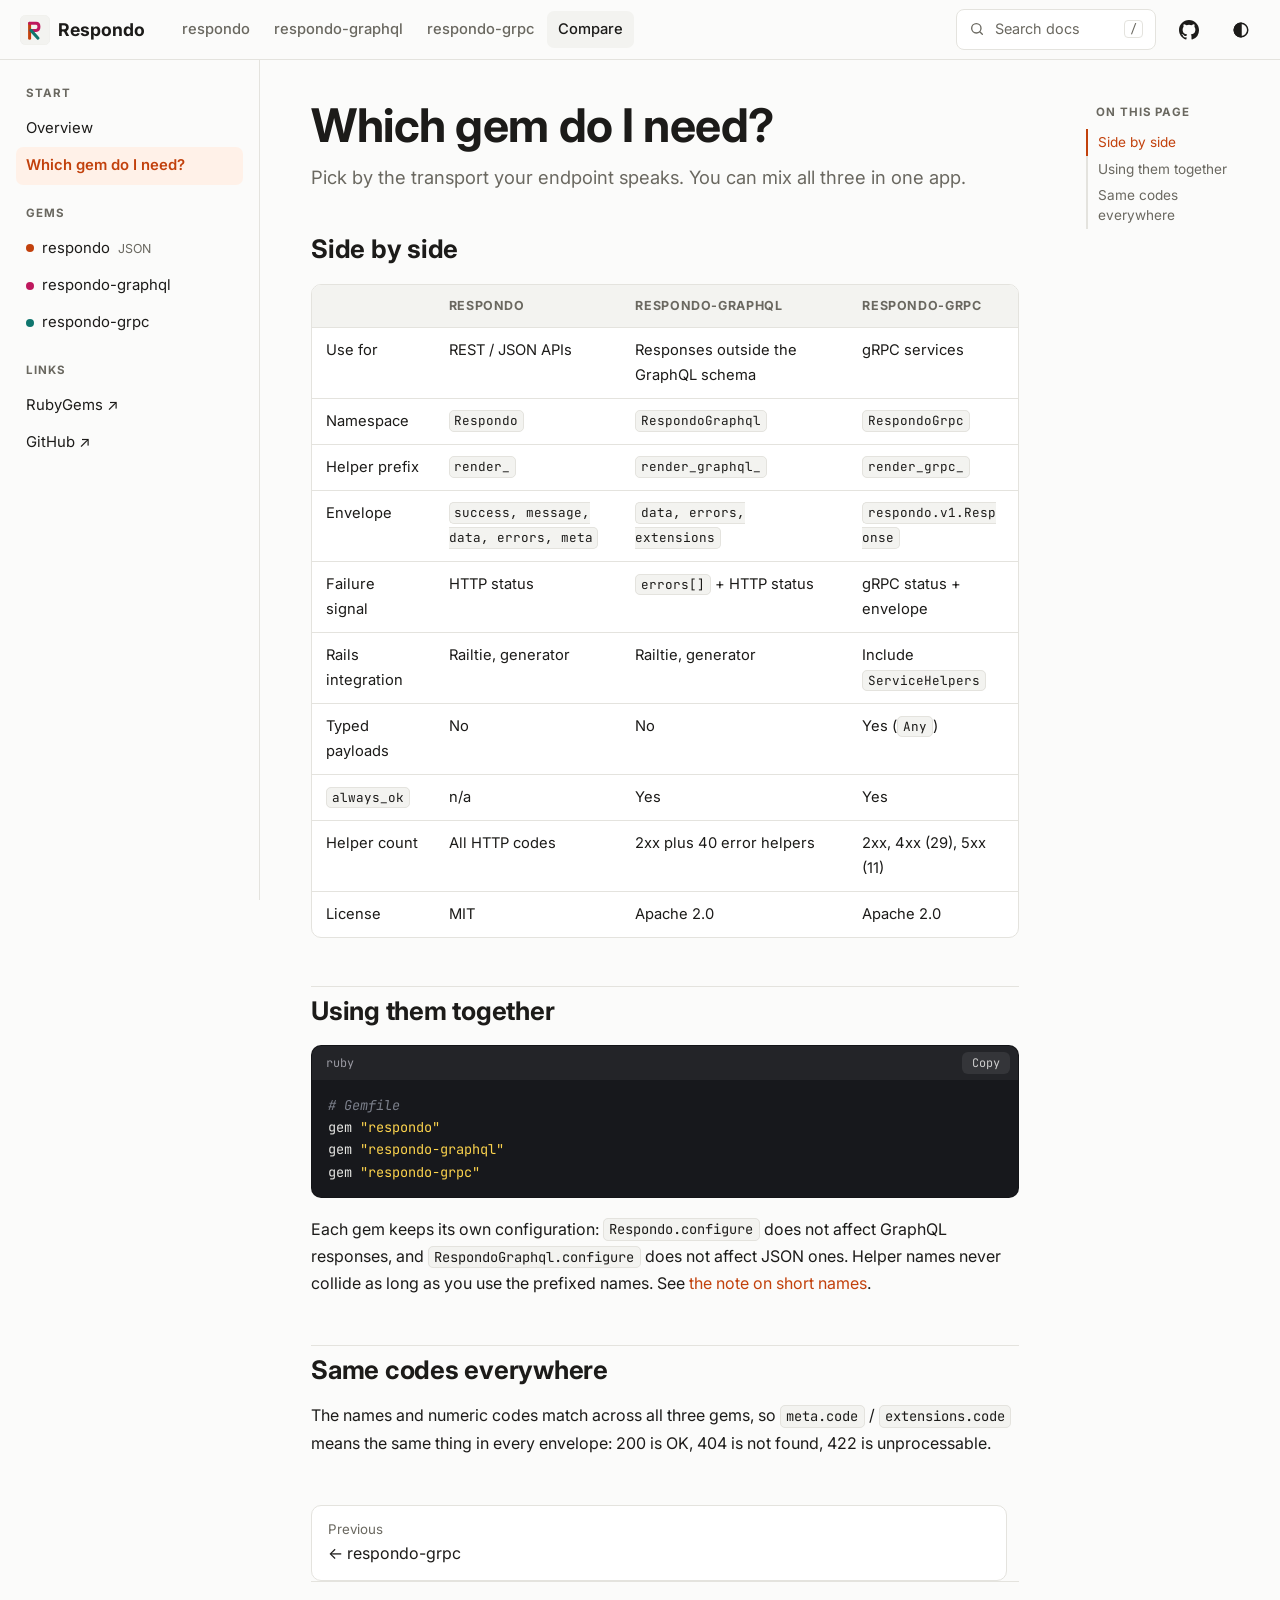
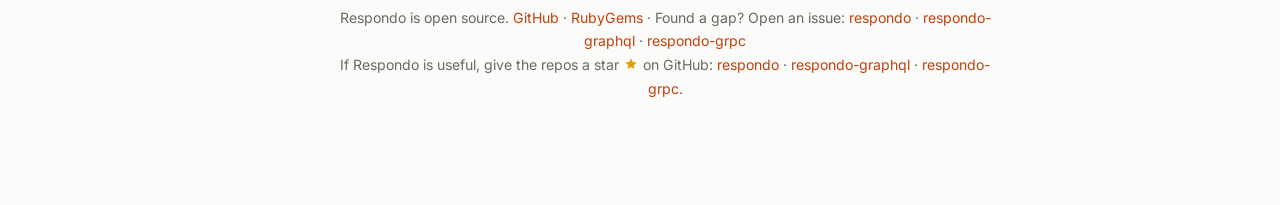
==== compare.html @ a231da61 "add compare html file" ====
<!doctype html>
<html lang="en">
<head>
<meta charset="utf-8">
<meta name="viewport" content="width=device-width,initial-scale=1">
<title>Which gem do I need? · Respondo Docs</title>
<meta name="description" content="Compare respondo, respondo-graphql and respondo-grpc.">
<link rel="icon" type="image/svg+xml" href="favicon.svg">
<link rel="preconnect" href="https://fonts.googleapis.com"><link rel="preconnect" href="https://fonts.gstatic.com" crossorigin>
<link href="https://fonts.googleapis.com/css2?family=Inter:wght@400;500;600;700&family=JetBrains+Mono:wght@400;500&display=swap" rel="stylesheet">
<link rel="stylesheet" href="styles.css">
<script>try{var t=localStorage.getItem("respondo-theme");if(t)document.documentElement.dataset.theme=t}catch(e){}</script>
</head>
<body data-page="compare" data-repo="">
<article class="page active">
  <h1>Which gem do I need?</h1>
  <p class="lede">Pick by the transport your endpoint speaks. You can mix all three in one app.</p>
  <h2 id="table">Side by side</h2>
  <div class="tbl"><table>
    <tr><th></th><th>respondo</th><th>respondo-graphql</th><th>respondo-grpc</th></tr>
    <tr><td>Use for</td><td>REST / JSON APIs</td><td>Responses outside the GraphQL schema</td><td>gRPC services</td></tr>
    <tr><td>Namespace</td><td><code>Respondo</code></td><td><code>RespondoGraphql</code></td><td><code>RespondoGrpc</code></td></tr>
    <tr><td>Helper prefix</td><td><code>render_</code></td><td><code>render_graphql_</code></td><td><code>render_grpc_</code></td></tr>
    <tr><td>Envelope</td><td><code>success, message, data, errors, meta</code></td><td><code>data, errors, extensions</code></td><td><code>respondo.v1.Response</code></td></tr>
    <tr><td>Failure signal</td><td>HTTP status</td><td><code>errors[]</code> + HTTP status</td><td>gRPC status + envelope</td></tr>
    <tr><td>Rails integration</td><td>Railtie, generator</td><td>Railtie, generator</td><td>Include <code>ServiceHelpers</code></td></tr>
    <tr><td>Typed payloads</td><td>No</td><td>No</td><td>Yes (<code>Any</code>)</td></tr>
    <tr><td><code>always_ok</code></td><td>n/a</td><td>Yes</td><td>Yes</td></tr>
    <tr><td>Helper count</td><td>All HTTP codes</td><td>2xx plus 40 error helpers</td><td>2xx, 4xx (29), 5xx (11)</td></tr>
    <tr><td>License</td><td>MIT</td><td>Apache 2.0</td><td>Apache 2.0</td></tr>
  </table></div>
  <h2 id="together">Using them together</h2>
  <div class="code"><pre data-lang="ruby"># Gemfile
gem "respondo"
gem "respondo-graphql"
gem "respondo-grpc"</pre></div>
  <p>Each gem keeps its own configuration: <code>Respondo.configure</code> does not affect GraphQL responses, and <code>RespondoGraphql.configure</code> does not affect JSON ones. Helper names never collide as long as you use the prefixed names. See <a href="respondo-graphql.html#both">the note on short names</a>.</p>
  <h2 id="codes">Same codes everywhere</h2>
  <p>The names and numeric codes match across all three gems, so <code>meta.code</code> / <code>extensions.code</code> means the same thing in every envelope: 200 is OK, 404 is not found, 422 is unprocessable.</p>
  <div class="pager"><a href="respondo-grpc.html"><small>Previous</small>← respondo-grpc</a><span></span></div>
</article>
<script src="shell.js"></script>
</body>
</html>
---- styles.css ----
:root{
  --bg:#fbfbfa;--surface:#fff;--surface-2:#f3f3f0;--border:#e4e3de;--text:#1c1b19;--muted:#6a6860;
  --accent:#c2410c;--accent-soft:#fff1e8;--json:#c2410c;--gql:#be185d;--grpc:#0f766e;
  --code-bg:#17181c;--code-text:#e6e6e3;--tk-key:#7dd3fc;--tk-str:#fcd34d;--tk-num:#fda4af;--tk-com:#7b7f8a;--tk-kw:#c4b5fd;--tk-sym:#86efac;
  --radius:10px;--font:"Inter",system-ui,-apple-system,"Segoe UI",sans-serif;--mono:"JetBrains Mono",ui-monospace,SFMono-Regular,Menlo,monospace;
  --header-h:60px;--side-w:260px;--toc-w:210px;
}
:root[data-theme=dark]{
  --bg:#121214;--surface:#1a1a1e;--surface-2:#222227;--border:#2e2e35;--text:#ecebe8;--muted:#9c9a93;
  --accent:#fb923c;--accent-soft:#2a1d14;--json:#fb923c;--gql:#f472b6;--grpc:#2dd4bf;--code-bg:#0c0c0e;
}
@media (prefers-color-scheme:dark){:root:not([data-theme=light]){
  --bg:#121214;--surface:#1a1a1e;--surface-2:#222227;--border:#2e2e35;--text:#ecebe8;--muted:#9c9a93;
  --accent:#fb923c;--accent-soft:#2a1d14;--json:#fb923c;--gql:#f472b6;--grpc:#2dd4bf;--code-bg:#0c0c0e;}}
*{box-sizing:border-box}
html{scroll-padding-top:calc(var(--header-h) + 20px)}
body{margin:0;background:var(--bg);color:var(--text);font:16px/1.7 var(--font);-webkit-font-smoothing:antialiased}
a{color:var(--accent);text-decoration:none}a:hover{text-decoration:underline}
h1,h2,h3{line-height:1.25;letter-spacing:-.01em}
h1{font-size:clamp(1.75rem,5vw,2.9rem);margin:0 0 .5rem}
h2{font-size:1.6rem;margin:3rem 0 1rem;padding-top:.5rem;border-top:1px solid var(--border)}
h2:first-of-type{border-top:0;margin-top:2rem}
h3{font-size:1.15rem;margin:2rem 0 .6rem}
p{margin:.8rem 0}
code{font-family:var(--mono);font-size:.86em;background:var(--surface-2);border:1px solid var(--border);padding:.1em .38em;border-radius:5px;overflow-wrap:anywhere}
.skip{position:absolute;left:-999px}.skip:focus{left:8px;top:8px;background:var(--surface);padding:8px 12px;z-index:100}

/* header */
.header{position:sticky;top:0;z-index:50;height:var(--header-h);display:flex;align-items:center;gap:14px;padding:0 20px;background:color-mix(in srgb,var(--bg) 88%,transparent);backdrop-filter:blur(10px);border-bottom:1px solid var(--border)}
.brand{font-weight:700;font-size:1.1rem;color:var(--text);display:flex;align-items:center;gap:8px}
.brand:hover{text-decoration:none}
.brand i{width:22px;height:22px;border-radius:6px;background:conic-gradient(var(--json),var(--gql),var(--grpc),var(--json))}
.topnav{display:flex;gap:2px;margin-left:12px}
.topnav a{color:var(--muted);padding:6px 11px;border-radius:7px;font-size:.92rem;font-weight:500}
.topnav a:hover{background:var(--surface-2);text-decoration:none;color:var(--text)}
.topnav a.active{color:var(--text);background:var(--surface-2)}
.spacer{flex:1}
.search-btn{display:flex;align-items:center;gap:10px;background:var(--surface);border:1px solid var(--border);color:var(--muted);padding:7px 12px;border-radius:8px;font:inherit;font-size:.9rem;cursor:pointer;min-width:200px}
.search-btn kbd{margin-left:auto;font:.75rem var(--mono);border:1px solid var(--border);border-radius:4px;padding:0 5px}
.icon-btn{background:none;border:1px solid transparent;color:var(--text);width:38px;height:38px;border-radius:8px;cursor:pointer;display:grid;place-items:center;font-size:1.1rem}
.icon-btn:hover{background:var(--surface-2)}
.menu-btn{display:none}

/* layout */
.layout{display:grid;grid-template-columns:var(--side-w) minmax(0,1fr) var(--toc-w);max-width:1400px;margin:0 auto}
.sidebar,.toc{position:sticky;top:var(--header-h);height:calc(100vh - var(--header-h));overflow:auto;padding:24px 16px}
.sidebar{border-right:1px solid var(--border)}
.sidebar h4,.toc h4{font-size:.72rem;text-transform:uppercase;letter-spacing:.08em;color:var(--muted);margin:1.2rem 0 .4rem 10px}
.sidebar h4:first-child{margin-top:0}
.sidebar a{display:flex;align-items:center;gap:8px;color:var(--text);padding:6px 10px;border-radius:7px;font-size:.93rem}
.sidebar a:hover{background:var(--surface-2);text-decoration:none}
.sidebar a.active{background:var(--accent-soft);color:var(--accent);font-weight:600}
.dot{width:8px;height:8px;border-radius:50%;flex:none}
.toc a{display:block;color:var(--muted);font-size:.85rem;padding:3px 10px;border-left:2px solid var(--border);line-height:1.5}
.toc a.sub{padding-left:22px}
.toc a:hover{color:var(--text);text-decoration:none}
.toc a.active{color:var(--accent);border-left-color:var(--accent)}
main{padding:36px clamp(20px,4vw,56px) 80px;min-width:0}
.page{display:none;max-width:780px}.page.active{display:block;animation:fade .25s}
@keyframes fade{from{opacity:0;transform:translateY(4px)}to{opacity:1}}
.lede{font-size:1.15rem;color:var(--muted);margin:.4rem 0 1.4rem}
.badges{display:flex;flex-wrap:wrap;gap:8px;margin:1rem 0 1.5rem}
.badge{font-size:.8rem;font-weight:600;border:1px solid var(--border);background:var(--surface);padding:3px 10px;border-radius:999px;color:var(--text)}
.badge:hover{text-decoration:none;border-color:var(--accent)}
.pill{display:inline-block;white-space:nowrap;margin-top:6px;font:600 .72rem var(--mono);padding:2px 8px;border-radius:999px;color:#fff;vertical-align:middle}

/* cards */
.cards{display:grid;grid-template-columns:repeat(auto-fit,minmax(220px,1fr));gap:14px;margin:1.4rem 0}
.card{background:var(--surface);border:1px solid var(--border);border-radius:var(--radius);padding:18px;color:var(--text);display:block;border-top:3px solid var(--c,var(--accent))}
a.card:hover{text-decoration:none;box-shadow:0 6px 20px rgba(0,0,0,.08);transform:translateY(-2px);transition:.15s}
.card h3{margin:0 0 .3rem;font-size:1.05rem}.card p{margin:.3rem 0;color:var(--muted);font-size:.92rem}
.card code{font-size:.78rem}

/* callouts */
.callout{border:1px solid var(--border);border-left:4px solid var(--accent);background:var(--surface);border-radius:8px;padding:12px 16px;margin:1.2rem 0}
.callout.warn{border-left-color:#d97706;background:color-mix(in srgb,#d97706 8%,var(--surface))}
.callout.note{border-left-color:#2563eb}
.callout strong:first-child{display:block;margin-bottom:2px}
.callout p{margin:.3rem 0}

/* tables */
.tbl{overflow-x:auto;margin:1.2rem 0;border:1px solid var(--border);border-radius:var(--radius);background:var(--surface)}
table{border-collapse:collapse;width:100%;font-size:.92rem}
th,td{padding:10px 14px;text-align:left;border-bottom:1px solid var(--border);vertical-align:top}
th{background:var(--surface-2);font-size:.78rem;text-transform:uppercase;letter-spacing:.05em;color:var(--muted);white-space:nowrap}
tr:last-child td{border-bottom:0}

/* code */
.code{position:relative;margin:1.1rem 0;border-radius:var(--radius);background:var(--code-bg);overflow:hidden;border:1px solid #00000030}
.code .bar{display:flex;align-items:center;justify-content:space-between;padding:6px 8px 6px 14px;background:#ffffff0d;color:#9a9aa3;font:.74rem var(--mono)}
.code button{background:#ffffff14;border:0;color:#ccc;border-radius:6px;padding:3px 10px;font:.74rem var(--mono);cursor:pointer}
.code button:hover{background:#ffffff26}
.code pre{margin:0;padding:14px 16px;overflow-x:auto;color:var(--code-text);font:.85rem/1.65 var(--mono);tab-size:2}
.tk-key{color:var(--tk-key)}.tk-str{color:var(--tk-str)}.tk-num{color:var(--tk-num)}.tk-com{color:var(--tk-com);font-style:italic}.tk-kw{color:var(--tk-kw)}.tk-sym{color:var(--tk-sym)}

/* tabs */
.tabs{margin:1.2rem 0}
.tab-list{display:flex;gap:4px;border-bottom:1px solid var(--border);overflow-x:auto}
.tab-list button{background:none;border:0;border-bottom:2px solid transparent;padding:8px 14px;font:500 .9rem var(--font);color:var(--muted);cursor:pointer;white-space:nowrap}
.tab-list button[aria-selected=true]{color:var(--accent);border-bottom-color:var(--accent)}
.tabs .code{margin-top:0;border-top-left-radius:0;border-top-right-radius:0}
.tab-panel[hidden]{display:none}

details{border:1px solid var(--border);border-radius:var(--radius);background:var(--surface);padding:10px 16px;margin:1rem 0}
summary{cursor:pointer;font-weight:600}
.chips{display:flex;flex-wrap:wrap;gap:6px;margin:.8rem 0}
.chips code{background:var(--surface)}
.pager{display:flex;justify-content:space-between;gap:12px;margin-top:3rem;flex-wrap:wrap}
.pager a{flex:1;min-width:180px;border:1px solid var(--border);border-radius:var(--radius);padding:12px 16px;background:var(--surface);color:var(--text)}
.pager a small{display:block;color:var(--muted)}.pager a:last-child{text-align:right}
.pager a:hover{border-color:var(--accent);text-decoration:none}
footer{border-top:1px solid var(--border);padding:24px;text-align:center;color:var(--muted);font-size:.88rem}

/* search modal */
.modal{position:fixed;inset:0;background:#0008;display:none;align-items:flex-start;justify-content:center;padding:12vh 16px;z-index:100}
.modal.open{display:flex}
.modal-box{width:min(620px,100%);background:var(--surface);border:1px solid var(--border);border-radius:14px;overflow:hidden;box-shadow:0 20px 60px #0006}
.modal input{width:100%;border:0;border-bottom:1px solid var(--border);padding:16px 18px;font:1rem var(--font);background:transparent;color:var(--text);outline:0}
.results{max-height:50vh;overflow:auto}
.results a{display:block;padding:10px 18px;color:var(--text);border-bottom:1px solid var(--border)}
.results a:hover,.results a.sel{background:var(--accent-soft);text-decoration:none}
.results small{color:var(--muted);display:block}
.results .none{padding:18px;color:var(--muted)}
.scrim{display:none}

@media (max-width:1100px){.layout{grid-template-columns:var(--side-w) minmax(0,1fr)}.toc{display:none}}
@media (max-width:820px){
  .layout{grid-template-columns:1fr}
  .menu-btn{display:grid}
  .topnav,.search-btn kbd,.search-btn span{display:none}
  .search-btn{min-width:0;padding:8px 10px}
  .sidebar{position:fixed;left:0;top:var(--header-h);width:min(300px,85vw);height:calc(100vh - var(--header-h));background:var(--bg);z-index:60;transform:translateX(-100%);transition:transform .2s}
  body.nav-open .sidebar{transform:none}
  body.nav-open .scrim{display:block;position:fixed;inset:0;background:#0006;z-index:55}
  .header{padding:0 12px}
}
@media print{.header,.sidebar,.toc,.pager,.code button{display:none}.layout{display:block}}

.ico{vertical-align:-2px;flex:none}.star{color:#e0a000;margin:0 1px}
footer .star{vertical-align:-1px}
.brand .logo{display:block;flex:none}
.topnav a{white-space:nowrap}
@media (max-width:1020px){.topnav{display:none}}
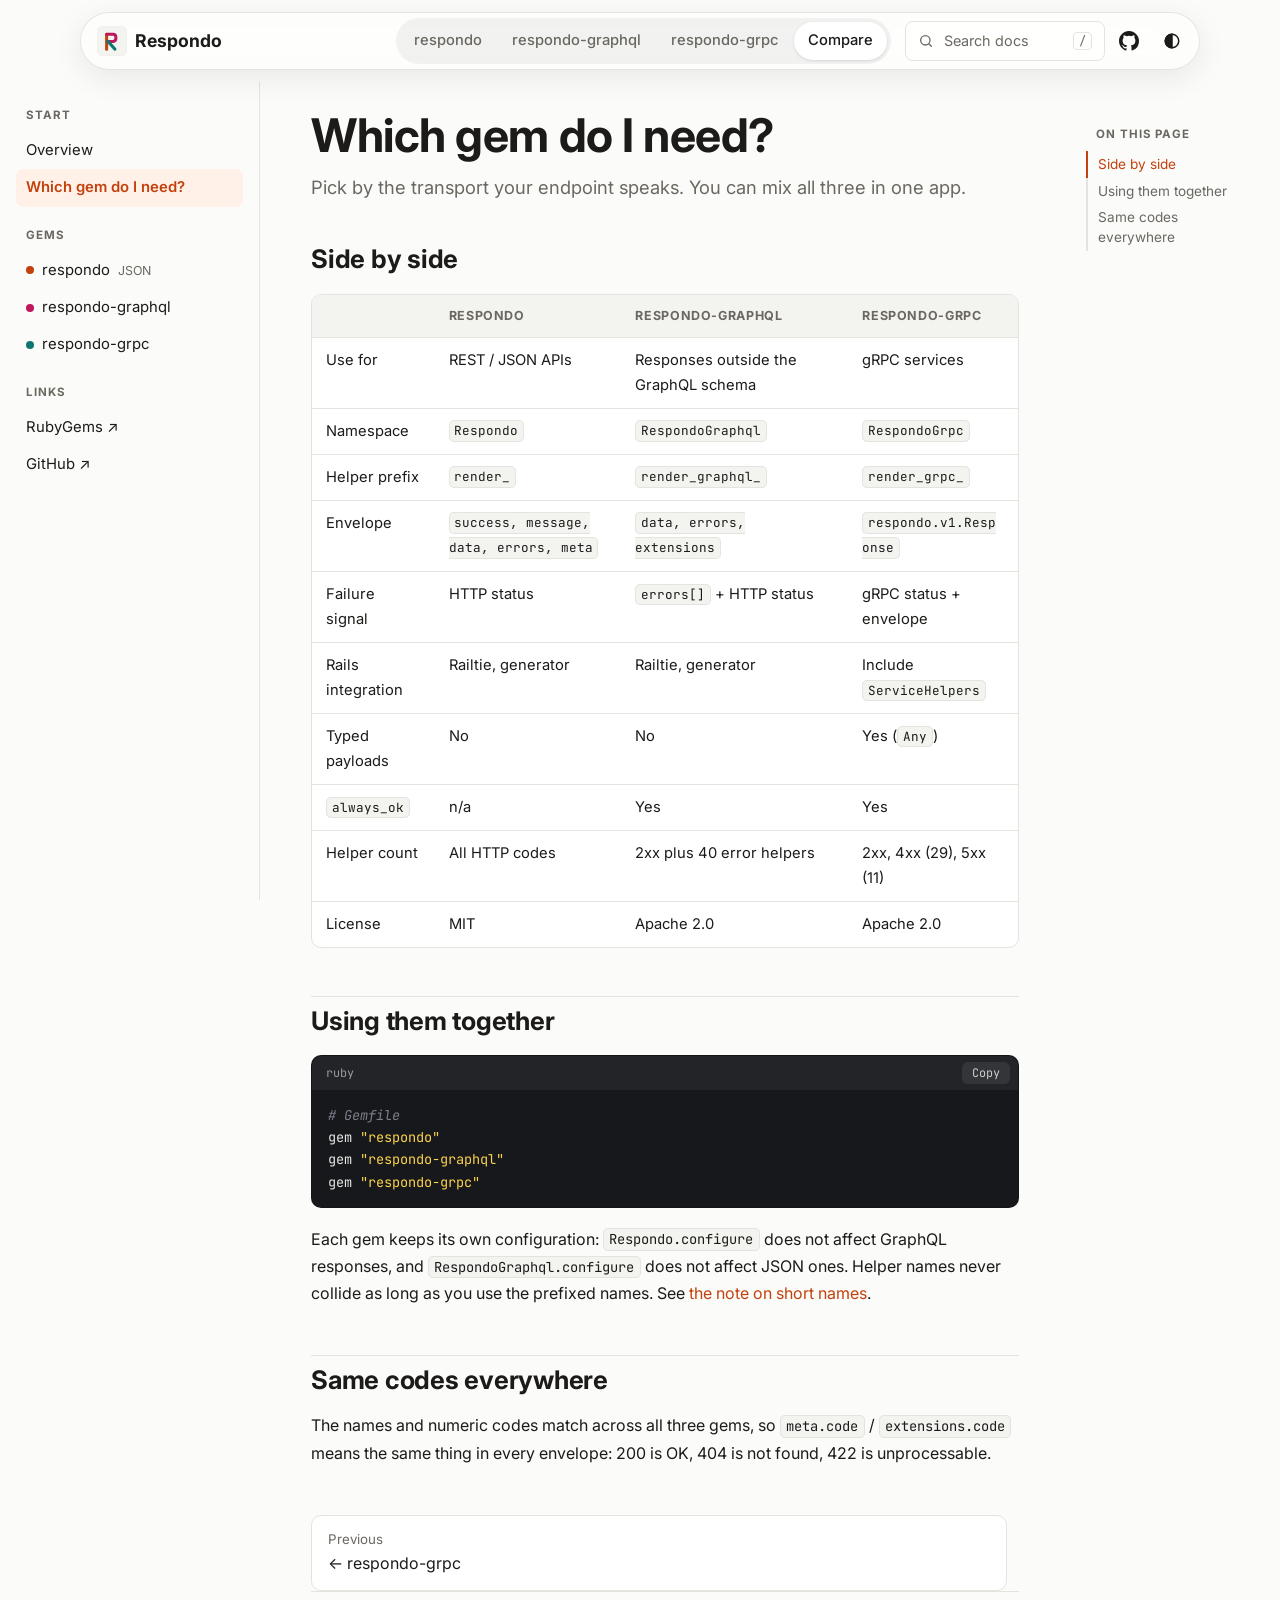
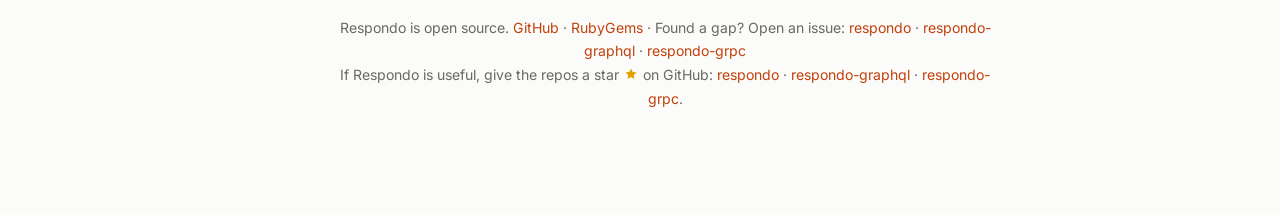
==== commit 1a308b5c: "update compare file" ====
--- a/compare.html
+++ b/compare.html
@@ -8,8 +8,12 @@
 <link rel="icon" type="image/svg+xml" href="favicon.svg">
 <link rel="preconnect" href="https://fonts.googleapis.com"><link rel="preconnect" href="https://fonts.gstatic.com" crossorigin>
 <link href="https://fonts.googleapis.com/css2?family=Inter:wght@400;500;600;700&family=JetBrains+Mono:wght@400;500&display=swap" rel="stylesheet">
+<link rel="preload" href="shell.js" as="script">
 <link rel="stylesheet" href="styles.css">
-<script>try{var t=localStorage.getItem("respondo-theme");if(t)document.documentElement.dataset.theme=t}catch(e){}</script>
+<style>html.shell-pending body>article{opacity:0}</style>
+<noscript><style>html.shell-pending body>article{opacity:1}</style></noscript>
+<script>document.documentElement.classList.add("shell-pending");setTimeout(function(){document.documentElement.classList.remove("shell-pending")},3000)</script>
+<script>try{var t=localStorage.getItem("respondo-theme");if(t){document.documentElement.dataset.theme=t;document.documentElement.style.colorScheme=t}}catch(e){}</script>
 </head>
 <body data-page="compare" data-repo="">
 <article class="page active">
--- a/styles.css
+++ b/styles.css
@@ -3,7 +3,7 @@
   --accent:#c2410c;--accent-soft:#fff1e8;--json:#c2410c;--gql:#be185d;--grpc:#0f766e;
   --code-bg:#17181c;--code-text:#e6e6e3;--tk-key:#7dd3fc;--tk-str:#fcd34d;--tk-num:#fda4af;--tk-com:#7b7f8a;--tk-kw:#c4b5fd;--tk-sym:#86efac;
   --radius:10px;--font:"Inter",system-ui,-apple-system,"Segoe UI",sans-serif;--mono:"JetBrains Mono",ui-monospace,SFMono-Regular,Menlo,monospace;
-  --header-h:60px;--side-w:260px;--toc-w:210px;
+  --bar-h:58px;--header-h:82px;--side-w:260px;--toc-w:210px;
 }
 :root[data-theme=dark]{
   --bg:#121214;--surface:#1a1a1e;--surface-2:#222227;--border:#2e2e35;--text:#ecebe8;--muted:#9c9a93;
@@ -26,16 +26,17 @@
 .skip{position:absolute;left:-999px}.skip:focus{left:8px;top:8px;background:var(--surface);padding:8px 12px;z-index:100}
 
 /* header */
-.header{position:sticky;top:0;z-index:50;height:var(--header-h);display:flex;align-items:center;gap:14px;padding:0 20px;background:color-mix(in srgb,var(--bg) 88%,transparent);backdrop-filter:blur(10px);border-bottom:1px solid var(--border)}
+.header{position:sticky;top:12px;z-index:50;width:min(1120px,calc(100% - 24px));height:var(--bar-h);margin:12px auto 0;display:grid;grid-template-columns:1fr auto 1fr;align-items:center;gap:14px;padding:0 10px 0 16px;border-radius:999px;background:color-mix(in srgb,var(--surface) 55%,transparent);backdrop-filter:blur(18px) saturate(1.8);-webkit-backdrop-filter:blur(18px) saturate(1.8);border:1px solid color-mix(in srgb,var(--text) 10%,transparent);box-shadow:0 8px 30px rgba(0,0,0,.08),inset 0 1px 0 rgba(255,255,255,.35)}
+.hdr-left,.hdr-right{display:flex;align-items:center;gap:8px;min-width:0}.hdr-right{justify-content:flex-end}
 .brand{font-weight:700;font-size:1.1rem;color:var(--text);display:flex;align-items:center;gap:8px}
 .brand:hover{text-decoration:none}
 .brand i{width:22px;height:22px;border-radius:6px;background:conic-gradient(var(--json),var(--gql),var(--grpc),var(--json))}
-.topnav{display:flex;gap:2px;margin-left:12px}
-.topnav a{color:var(--muted);padding:6px 11px;border-radius:7px;font-size:.92rem;font-weight:500}
-.topnav a:hover{background:var(--surface-2);text-decoration:none;color:var(--text)}
-.topnav a.active{color:var(--text);background:var(--surface-2)}
+.topnav{display:flex;gap:2px;justify-self:center;padding:4px;border-radius:999px;background:color-mix(in srgb,var(--text) 5%,transparent)}
+.topnav a{color:var(--muted);padding:6px 14px;border-radius:999px;font-size:.92rem;font-weight:500}
+.topnav a:hover{background:color-mix(in srgb,var(--text) 7%,transparent);text-decoration:none;color:var(--text)}
+.topnav a.active{color:var(--text);background:var(--surface);box-shadow:0 1px 3px rgba(0,0,0,.12)}
 .spacer{flex:1}
-.search-btn{display:flex;align-items:center;gap:10px;background:var(--surface);border:1px solid var(--border);color:var(--muted);padding:7px 12px;border-radius:8px;font:inherit;font-size:.9rem;cursor:pointer;min-width:200px}
+.search-btn{display:flex;align-items:center;gap:10px;background:color-mix(in srgb,var(--surface) 60%,transparent);border:1px solid var(--border);color:var(--muted);padding:7px 12px;border-radius:8px;font:inherit;font-size:.9rem;cursor:pointer;min-width:200px}
 .search-btn kbd{margin-left:auto;font:.75rem var(--mono);border:1px solid var(--border);border-radius:4px;padding:0 5px}
 .icon-btn{background:none;border:1px solid transparent;color:var(--text);width:38px;height:38px;border-radius:8px;cursor:pointer;display:grid;place-items:center;font-size:1.1rem}
 .icon-btn:hover{background:var(--surface-2)}
@@ -123,8 +124,8 @@
 .results .none{padding:18px;color:var(--muted)}
 .scrim{display:none}
 
-@media (max-width:1100px){.layout{grid-template-columns:var(--side-w) minmax(0,1fr)}.toc{display:none}}
-@media (max-width:820px){
+@media (max-width:1199px){.layout{grid-template-columns:var(--side-w) minmax(0,1fr)}.toc{display:none}}
+@media (max-width:1023px){
   .layout{grid-template-columns:1fr}
   .menu-btn{display:grid}
   .topnav,.search-btn kbd,.search-btn span{display:none}
@@ -132,7 +133,9 @@
   .sidebar{position:fixed;left:0;top:var(--header-h);width:min(300px,85vw);height:calc(100vh - var(--header-h));background:var(--bg);z-index:60;transform:translateX(-100%);transition:transform .2s}
   body.nav-open .sidebar{transform:none}
   body.nav-open .scrim{display:block;position:fixed;inset:0;background:#0006;z-index:55}
-  .header{padding:0 12px}
+  :root{--header-h:76px}
+  .header{grid-template-columns:1fr auto;padding:0 8px 0 10px;top:8px;margin-top:8px;width:calc(100% - 16px);border-radius:20px}
+  .hdr-left{gap:4px}
 }
 @media print{.header,.sidebar,.toc,.pager,.code button{display:none}.layout{display:block}}
 
@@ -140,4 +143,3 @@
 footer .star{vertical-align:-1px}
 .brand .logo{display:block;flex:none}
 .topnav a{white-space:nowrap}
-@media (max-width:1020px){.topnav{display:none}}
